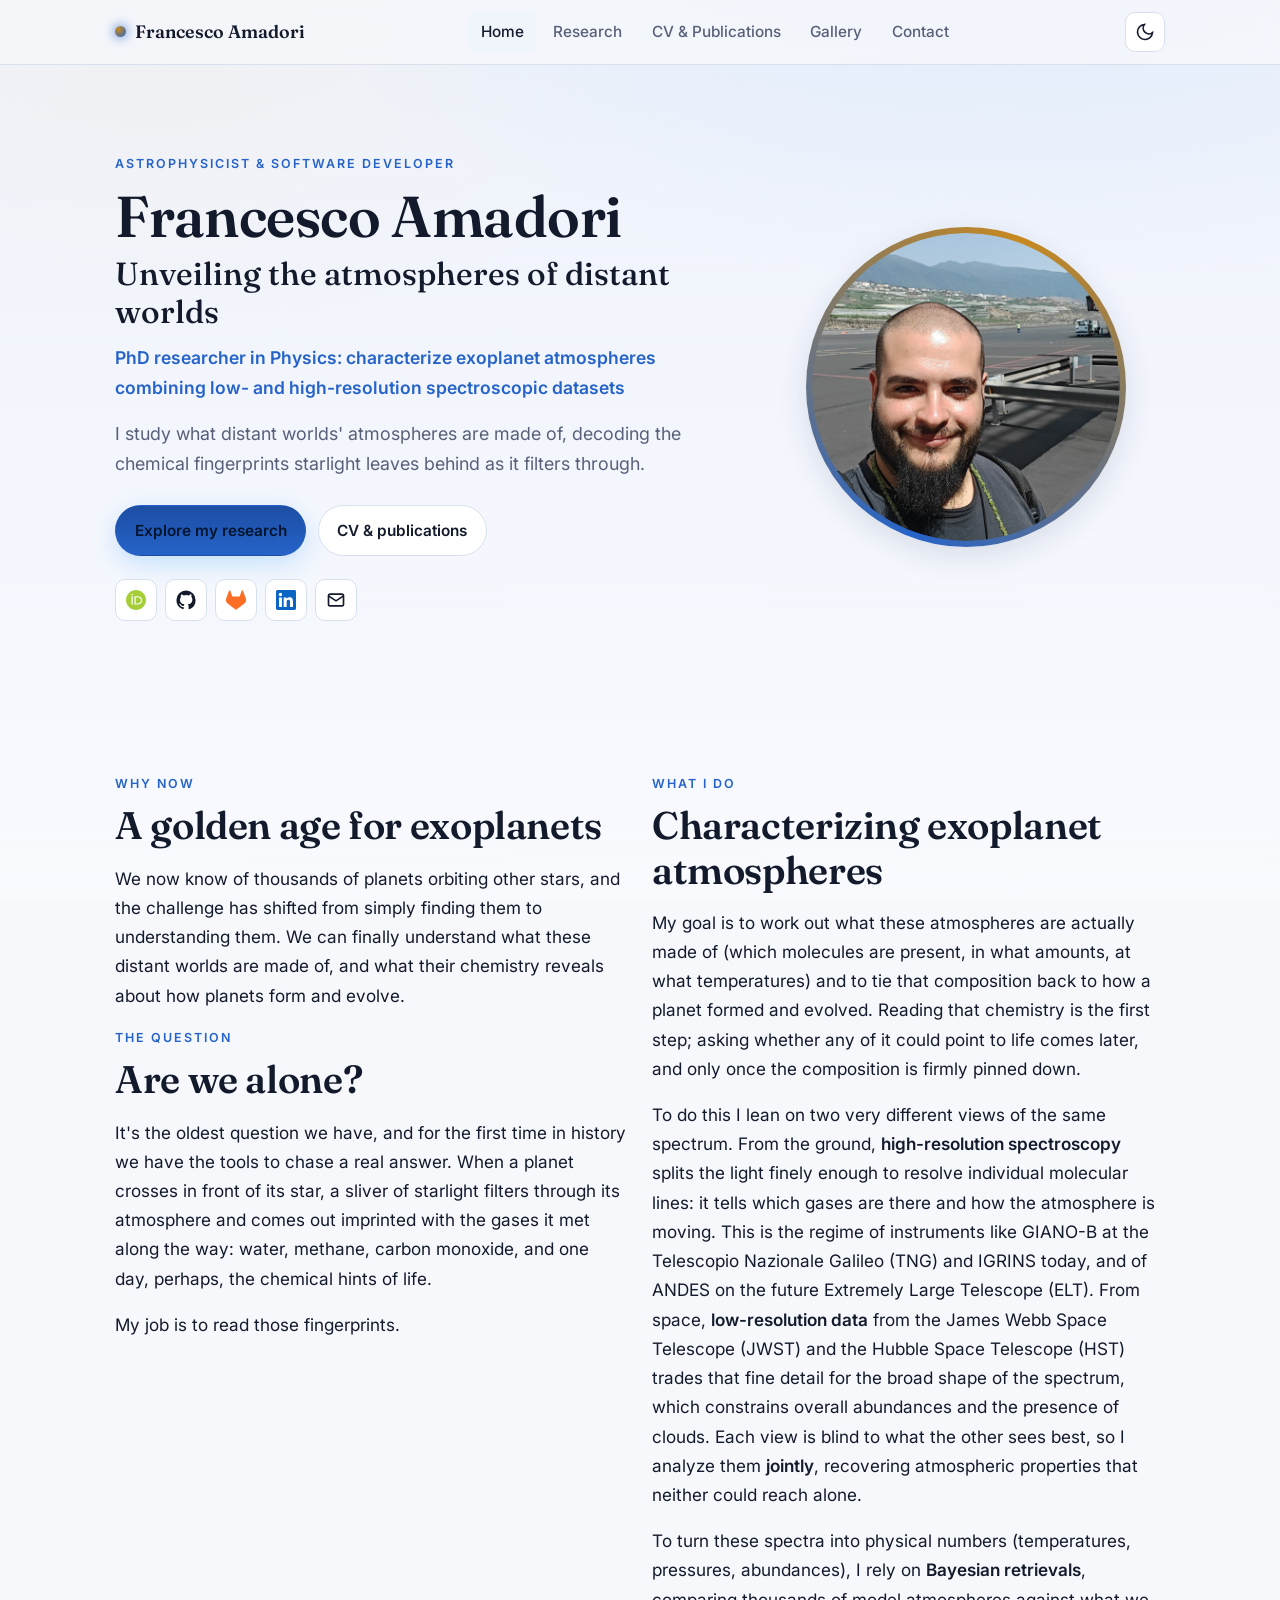
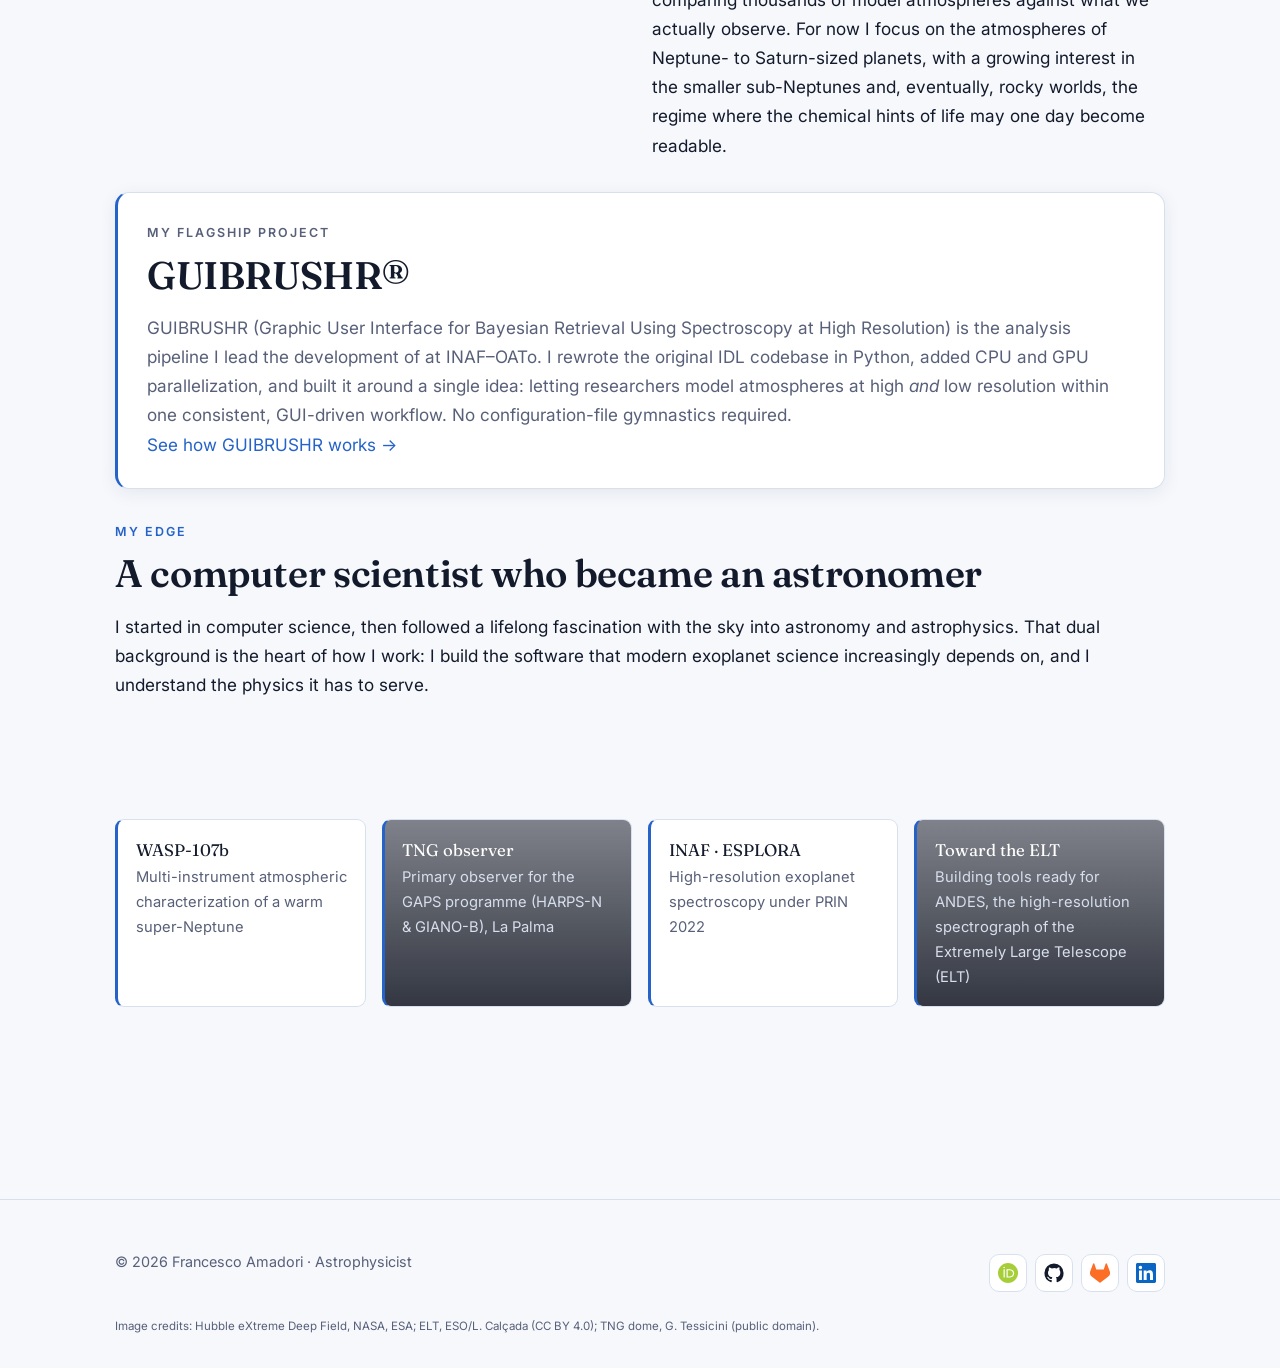
==== index.html @ 899333a4 "First commit" ====
<!DOCTYPE html>
<html lang="en" data-theme="dark">
<head>
<meta charset="utf-8">
<meta name="viewport" content="width=device-width, initial-scale=1">
<title>Francesco Amadori · Astrophysicist · Exoplanet Atmospheres</title>
<meta name="description" content="Francesco Amadori is a PhD researcher in astrophysics characterizing exoplanet atmospheres with high- and low-resolution spectroscopy and Bayesian retrievals, and the developer of GUIBRUSHR.">
<meta name="author" content="Francesco Amadori">
<link rel="canonical" href="https://www.francescoamadoriastronomy.com/">
<meta property="og:type" content="website">
<meta property="og:title" content="Francesco Amadori · Astrophysicist · Exoplanet Atmospheres">
<meta property="og:description" content="PhD researcher in astrophysics: exoplanet atmospheres, high-resolution spectroscopy, Bayesian retrievals, and the GUIBRUSHR pipeline.">
<meta property="og:url" content="https://www.francescoamadoriastronomy.com/">
<meta property="og:image" content="https://www.francescoamadoriastronomy.com/assets/img/Profilo1.jpeg">
<meta name="twitter:card" content="summary_large_image">
<link rel="icon" href="favicon.svg" type="image/svg+xml">
<link rel="preconnect" href="https://fonts.googleapis.com">
<link rel="preconnect" href="https://fonts.gstatic.com" crossorigin>
<link href="https://fonts.googleapis.com/css2?family=Fraunces:opsz,wght@9..144,500;9..144,600;9..144,700&family=Inter:wght@400;500;600;700&display=swap" rel="stylesheet">
<link rel="stylesheet" href="assets/css/styles.css">
<script type="application/ld+json">
{
  "@context": "https://schema.org",
  "@type": "Person",
  "name": "Francesco Amadori",
  "jobTitle": "PhD researcher in Astrophysics",
  "url": "https://www.francescoamadoriastronomy.com/",
  "image": "https://www.francescoamadoriastronomy.com/assets/img/Profilo1.jpeg",
  "affiliation": [
    {"@type": "Organization", "name": "University of Turin"},
    {"@type": "Organization", "name": "INAF – Astrophysical Observatory of Turin (OATo)"}
  ],
  "alumniOf": [
    {"@type": "Organization", "name": "University of Padua"},
    {"@type": "Organization", "name": "University of Bologna"}
  ],
  "knowsAbout": ["Exoplanet atmospheres", "High-resolution spectroscopy", "Bayesian retrieval", "Astrophysics"],
  "sameAs": [
    "https://orcid.org/0000-0003-1316-1033",
    "https://github.com/francescoa97outlook",
    "https://it.linkedin.com/in/francesco-amadori-42a773160"
  ]
}
</script>
</head>
<body>
<a class="skip-link" href="#main">Skip to content</a>

<header class="site-header">
  <div class="container nav">
    <a class="brand" href="index.html"><span class="dot" aria-hidden="true"></span>Francesco&nbsp;Amadori</a>
    <ul class="nav-links" id="nav-links">
      <li><a href="index.html" aria-current="page">Home</a></li>
      <li><a href="research.html">Research</a></li>
      <li><a href="cv.html">CV &amp; Publications</a></li>
      <li><a href="gallery.html">Gallery</a></li>
      <li><a href="contact.html">Contact</a></li>
    </ul>
    <div class="nav-actions">
      <button class="icon-btn theme-toggle" type="button" aria-label="Toggle light/dark theme" aria-pressed="false">
        <svg class="sun" viewBox="0 0 24 24" fill="none" stroke="currentColor" stroke-width="2" aria-hidden="true"><circle cx="12" cy="12" r="4"/><path d="M12 2v2M12 20v2M2 12h2M20 12h2M5 5l1.5 1.5M17.5 17.5L19 19M19 5l-1.5 1.5M6.5 17.5L5 19"/></svg>
        <svg class="moon" viewBox="0 0 24 24" fill="none" stroke="currentColor" stroke-width="2" aria-hidden="true"><path d="M21 12.8A9 9 0 1 1 11.2 3a7 7 0 0 0 9.8 9.8z"/></svg>
      </button>
      <button class="icon-btn nav-toggle" id="nav-toggle" type="button" aria-label="Open menu" aria-expanded="false" aria-controls="nav-links">
        <svg viewBox="0 0 24 24" fill="none" stroke="currentColor" stroke-width="2" aria-hidden="true"><path d="M3 6h18M3 12h18M3 18h18"/></svg>
      </button>
    </div>
  </div>
</header>

<main id="main">

  <!-- Hero -->
  <section class="hero" style="--hero-media:url('assets/img/hero-stars.jpg')">
    <div class="container hero-grid">
      <div>
        <p class="eyebrow">Astrophysicist &amp; software developer</p>
        <h1>Francesco Amadori</h1>
        <p class="tagline">Unveiling the atmospheres of distant worlds</p>
        <p class="role">PhD researcher in Physics: characterize exoplanet atmospheres combining low- and high-resolution spectroscopic datasets</p>
        <p class="hook">I study what distant worlds' atmospheres are made of, decoding the chemical fingerprints starlight leaves behind as it filters through.</p>
        <div class="hero-cta">
          <a class="btn btn-primary" href="research.html">Explore my research</a>
          <a class="btn btn-ghost" href="cv.html">CV &amp; publications</a>
        </div>
        <nav class="socials" aria-label="Profiles">
          <a href="https://orcid.org/0000-0003-1316-1033" target="_blank" rel="noopener" aria-label="ORCID">
            <svg viewBox="0 0 256 256" aria-hidden="true"><path fill="#A6CE39" d="M256 128c0 70.7-57.3 128-128 128S0 198.7 0 128 57.3 0 128 0s128 57.3 128 128z"/><path fill="#fff" d="M86.3 186.2H70.9V79.1h15.4v107.1z"/><path fill="#fff" d="M108.9 79.1h41.6c39.6 0 57 28.3 57 53.6 0 27.5-21.5 53.6-56.8 53.6h-41.8V79.1zm15.4 93.3h24.5c34.9 0 42.9-26.5 42.9-39.7 0-21.5-13.7-39.7-43.7-39.7h-23.7v79.4z"/><path fill="#fff" d="M88.7 56.8c0 5.5-4.5 10.1-10.1 10.1-5.6 0-10.1-4.6-10.1-10.1 0-5.6 4.5-10.1 10.1-10.1 5.6 0 10.1 4.5 10.1 10.1z"/></svg>
          </a>
          <a href="https://github.com/francescoa97outlook" target="_blank" rel="noopener" aria-label="GitHub">
            <svg viewBox="0 0 24 24" fill="currentColor" aria-hidden="true"><path d="M12 .5A11.5 11.5 0 0 0 .5 12 11.5 11.5 0 0 0 8.4 23c.6.1.8-.3.8-.6v-2c-3.2.7-3.9-1.4-3.9-1.4-.5-1.3-1.3-1.7-1.3-1.7-1-.7.1-.7.1-.7 1.2.1 1.8 1.2 1.8 1.2 1 1.8 2.8 1.3 3.5 1 .1-.8.4-1.3.7-1.6-2.6-.3-5.3-1.3-5.3-5.7 0-1.3.5-2.3 1.2-3.1-.1-.3-.5-1.5.1-3.1 0 0 1-.3 3.3 1.2a11.4 11.4 0 0 1 6 0C17.3 4.8 18.3 5.1 18.3 5.1c.6 1.6.2 2.8.1 3.1.8.8 1.2 1.8 1.2 3.1 0 4.4-2.7 5.4-5.3 5.7.4.4.8 1.1.8 2.2v3.3c0 .3.2.7.8.6A11.5 11.5 0 0 0 23.5 12 11.5 11.5 0 0 0 12 .5z"/></svg>
          </a>
          <a href="https://www.ict.inaf.it/gitlab/francesco.amadori" target="_blank" rel="noopener" aria-label="GitLab">
            <svg viewBox="0 0 24 24" fill="#FC6D26" aria-hidden="true"><path d="m23.6004 9.5927-.0337-.0862L20.3.9814a.851.851 0 0 0-.3362-.405.8748.8748 0 0 0-.9997.0539.8748.8748 0 0 0-.29.4399l-2.2055 6.748H7.5375l-2.2057-6.748a.8573.8573 0 0 0-.29-.4412.8748.8748 0 0 0-.9997-.0537.8585.8585 0 0 0-.3362.4049L.4332 9.5015l-.0325.0862a6.0657 6.0657 0 0 0 2.0119 7.0105l.0113.0087.03.0213 4.976 3.7264 2.462 1.8633 1.4995 1.1321a1.0085 1.0085 0 0 0 1.2197 0l1.4995-1.1321 2.462-1.8633 5.006-3.7489.0125-.01a6.0682 6.0682 0 0 0 2.0094-7.003z"/></svg>
          </a>
          <a href="https://it.linkedin.com/in/francesco-amadori-42a773160" target="_blank" rel="noopener" aria-label="LinkedIn">
            <svg viewBox="0 0 24 24" fill="#0A66C2" aria-hidden="true"><path d="M20.4 20.4h-3.6v-5.6c0-1.3 0-3-1.9-3s-2.1 1.4-2.1 2.9v5.7H9.2V9h3.4v1.6h.1c.5-.9 1.7-1.9 3.4-1.9 3.6 0 4.3 2.4 4.3 5.5v6.2zM5.3 7.4a2.1 2.1 0 1 1 0-4.2 2.1 2.1 0 0 1 0 4.2zM7.1 20.4H3.6V9h3.5v11.4zM22.2 0H1.8C.8 0 0 .8 0 1.7v20.6c0 .9.8 1.7 1.8 1.7h20.4c1 0 1.8-.8 1.8-1.7V1.7C24 .8 23.2 0 22.2 0z"/></svg>
          </a>
          <a href="mailto:francesco.amadori.97.astro@gmail.com" aria-label="Email">
            <svg viewBox="0 0 24 24" fill="none" stroke="currentColor" stroke-width="2" aria-hidden="true"><rect x="3" y="5" width="18" height="14" rx="2"/><path d="m3 7 9 6 9-6"/></svg>
          </a>
        </nav>
      </div>
      <div class="portrait">
        <img src="assets/img/Profilo1.jpeg" alt="Portrait of Francesco Amadori" width="320" height="320">
      </div>
    </div>
  </section>

  <!-- Narrative -->
  <section class="section">
    <div class="container">
      <div class="grid grid-2">
        <article class="prose reveal">
          <p class="eyebrow">Why now</p>
          <h2 class="section-title">A golden age for exoplanets</h2>
          <p class="mt-2">We now know of thousands of planets orbiting other stars, and the challenge has shifted from simply finding them to understanding them. We can finally understand what these distant worlds are made of, and what their chemistry reveals about how planets form and evolve.</p>
          <p class="eyebrow mt-4">The question</p>
          <h2 class="section-title">Are we alone?</h2>
          <p class="mt-2">It's the oldest question we have, and for the first time in history we have the tools to chase a real answer. When a planet crosses in front of its star, a sliver of starlight filters through its atmosphere and comes out imprinted with the gases it met along the way: water, methane, carbon monoxide, and one day, perhaps, the chemical hints of life.</p>
          <p>My job is to read those fingerprints.</p>
        </article>
        <article class="prose reveal">
          <p class="eyebrow">What I do</p>
          <h2 class="section-title">Characterizing exoplanet atmospheres</h2>
          <p class="mt-2">My goal is to work out what these atmospheres are actually made of (which molecules are present, in what amounts, at what temperatures) and to tie that composition back to how a planet formed and evolved. Reading that chemistry is the first step; asking whether any of it could point to life comes later, and only once the composition is firmly pinned down.</p>
          <p>To do this I lean on two very different views of the same spectrum. From the ground, <strong>high-resolution spectroscopy</strong> splits the light finely enough to resolve individual molecular lines: it tells which gases are there and how the atmosphere is moving. This is the regime of instruments like GIANO-B at the Telescopio Nazionale Galileo (TNG) and IGRINS today, and of ANDES on the future Extremely Large Telescope (ELT). From space, <strong>low-resolution data</strong> from the James Webb Space Telescope (JWST) and the Hubble Space Telescope (HST) trades that fine detail for the broad shape of the spectrum, which constrains overall abundances and the presence of clouds. Each view is blind to what the other sees best, so I analyze them <strong>jointly</strong>, recovering atmospheric properties that neither could reach alone.</p>
          <p>To turn these spectra into physical numbers (temperatures, pressures, abundances), I rely on <strong>Bayesian retrievals</strong>, comparing thousands of model atmospheres against what we actually observe. For now I focus on the atmospheres of Neptune- to Saturn-sized planets, with a growing interest in the smaller sub-Neptunes and, eventually, rocky worlds, the regime where the chemical hints of life may one day become readable.</p>
        </article>
      </div>

      <div class="card reveal mt-4" style="border-left:3px solid var(--accent);">
        <p class="eyebrow">My flagship project</p>
        <h2 class="section-title">GUIBRUSHR&reg;</h2>
        <p class="mt-2 prose">GUIBRUSHR (Graphic User Interface for Bayesian Retrieval Using Spectroscopy at High Resolution) is the analysis pipeline I lead the development of at INAF–OATo. I rewrote the original IDL codebase in Python, added CPU and GPU parallelization, and built it around a single idea: letting researchers model atmospheres at high <em>and</em> low resolution within one consistent, GUI-driven workflow. No configuration-file gymnastics required.</p>
        <p><a href="research.html">See how GUIBRUSHR works →</a></p>
      </div>

      <article class="prose reveal mt-4">
        <p class="eyebrow">My edge</p>
        <h2 class="section-title">A computer scientist who became an astronomer</h2>
        <p class="mt-2">I started in computer science, then followed a lifelong fascination with the sky into astronomy and astrophysics. That dual background is the heart of how I work: I build the software that modern exoplanet science increasingly depends on, and I understand the physics it has to serve.</p>
      </article>
    </div>
  </section>

  <!-- Highlights -->
  <section class="section" style="padding-top:0;">
    <div class="container">
      <div class="highlights">
        <div class="highlight reveal"><div class="k">WASP-107b</div><div class="v">Multi-instrument atmospheric characterization of a warm super-Neptune</div></div>
        <div class="highlight reveal media-bg" style="--media:url('assets/img/tng-dome.jpg')"><div class="k">TNG observer</div><div class="v">Primary observer for the GAPS programme (HARPS-N &amp; GIANO-B), La Palma</div></div>
        <div class="highlight reveal"><div class="k">INAF · ESPLORA</div><div class="v">High-resolution exoplanet spectroscopy under PRIN 2022</div></div>
        <div class="highlight reveal media-bg" style="--media:url('assets/img/elt.jpg')"><div class="k">Toward the ELT</div><div class="v">Building tools ready for ANDES, the high-resolution spectrograph of the Extremely Large Telescope (ELT)</div></div>
      </div>
    </div>
  </section>

</main>

<footer class="site-footer">
  <div class="container footer-inner">
    <small>&copy; <span id="year">2026</span> Francesco Amadori · Astrophysicist</small>
    <nav class="socials" aria-label="Profiles">
      <a href="https://orcid.org/0000-0003-1316-1033" target="_blank" rel="noopener" aria-label="ORCID"><svg viewBox="0 0 256 256" aria-hidden="true"><path fill="#A6CE39" d="M256 128c0 70.7-57.3 128-128 128S0 198.7 0 128 57.3 0 128 0s128 57.3 128 128z"/><path fill="#fff" d="M86.3 186.2H70.9V79.1h15.4v107.1z"/><path fill="#fff" d="M108.9 79.1h41.6c39.6 0 57 28.3 57 53.6 0 27.5-21.5 53.6-56.8 53.6h-41.8V79.1zm15.4 93.3h24.5c34.9 0 42.9-26.5 42.9-39.7 0-21.5-13.7-39.7-43.7-39.7h-23.7v79.4z"/><path fill="#fff" d="M88.7 56.8c0 5.5-4.5 10.1-10.1 10.1-5.6 0-10.1-4.6-10.1-10.1 0-5.6 4.5-10.1 10.1-10.1 5.6 0 10.1 4.5 10.1 10.1z"/></svg></a>
      <a href="https://github.com/francescoa97outlook" target="_blank" rel="noopener" aria-label="GitHub"><svg viewBox="0 0 24 24" fill="currentColor" aria-hidden="true"><path d="M12 .5A11.5 11.5 0 0 0 .5 12 11.5 11.5 0 0 0 8.4 23c.6.1.8-.3.8-.6v-2c-3.2.7-3.9-1.4-3.9-1.4-.5-1.3-1.3-1.7-1.3-1.7-1-.7.1-.7.1-.7 1.2.1 1.8 1.2 1.8 1.2 1 1.8 2.8 1.3 3.5 1 .1-.8.4-1.3.7-1.6-2.6-.3-5.3-1.3-5.3-5.7 0-1.3.5-2.3 1.2-3.1-.1-.3-.5-1.5.1-3.1 0 0 1-.3 3.3 1.2a11.4 11.4 0 0 1 6 0C17.3 4.8 18.3 5.1 18.3 5.1c.6 1.6.2 2.8.1 3.1.8.8 1.2 1.8 1.2 3.1 0 4.4-2.7 5.4-5.3 5.7.4.4.8 1.1.8 2.2v3.3c0 .3.2.7.8.6A11.5 11.5 0 0 0 23.5 12 11.5 11.5 0 0 0 12 .5z"/></svg></a>
      <a href="https://www.ict.inaf.it/gitlab/francesco.amadori" target="_blank" rel="noopener" aria-label="GitLab"><svg viewBox="0 0 24 24" fill="#FC6D26" aria-hidden="true"><path d="m23.6004 9.5927-.0337-.0862L20.3.9814a.851.851 0 0 0-.3362-.405.8748.8748 0 0 0-.9997.0539.8748.8748 0 0 0-.29.4399l-2.2055 6.748H7.5375l-2.2057-6.748a.8573.8573 0 0 0-.29-.4412.8748.8748 0 0 0-.9997-.0537.8585.8585 0 0 0-.3362.4049L.4332 9.5015l-.0325.0862a6.0657 6.0657 0 0 0 2.0119 7.0105l.0113.0087.03.0213 4.976 3.7264 2.462 1.8633 1.4995 1.1321a1.0085 1.0085 0 0 0 1.2197 0l1.4995-1.1321 2.462-1.8633 5.006-3.7489.0125-.01a6.0682 6.0682 0 0 0 2.0094-7.003z"/></svg></a>
      <a href="https://it.linkedin.com/in/francesco-amadori-42a773160" target="_blank" rel="noopener" aria-label="LinkedIn"><svg viewBox="0 0 24 24" fill="#0A66C2" aria-hidden="true"><path d="M20.4 20.4h-3.6v-5.6c0-1.3 0-3-1.9-3s-2.1 1.4-2.1 2.9v5.7H9.2V9h3.4v1.6h.1c.5-.9 1.7-1.9 3.4-1.9 3.6 0 4.3 2.4 4.3 5.5v6.2zM5.3 7.4a2.1 2.1 0 1 1 0-4.2 2.1 2.1 0 0 1 0 4.2zM7.1 20.4H3.6V9h3.5v11.4zM22.2 0H1.8C.8 0 0 .8 0 1.7v20.6c0 .9.8 1.7 1.8 1.7h20.4c1 0 1.8-.8 1.8-1.7V1.7C24 .8 23.2 0 22.2 0z"/></svg></a>
    </nav>
    <small class="credits-line">Image credits: Hubble eXtreme Deep Field, NASA, ESA; ELT, ESO/L. Calçada (CC BY 4.0); TNG dome, G. Tessicini (public domain).</small>
  </div>
</footer>

<script src="assets/js/main.js" defer></script>
</body>
</html>
---- assets/css/styles.css ----
/* =========================================================================
   Francesco Amadori — personal research site
   Single stylesheet. Design tokens + base + components. Mobile-first.
   Dark "deep space" theme by default; optional light theme via [data-theme].
   ========================================================================= */

/* ---------- Design tokens ---------- */
:root {
  /* Dark (default) */
  --bg: #0b1020;
  --bg-grad-1: #0d1226;
  --bg-grad-2: #090d1a;
  --surface: #141a2e;
  --surface-2: #1b2238;
  --border: #283150;
  --text: #e6e9f2;
  --muted: #9aa3b8;
  --accent: #5eb1ff;        /* stellar blue */
  --accent-strong: #8cc6ff;
  --accent-2: #ffd27d;      /* warm starlight */
  --danger: #ff8a8a;
  --ring: rgba(94, 177, 255, 0.55);

  /* Type */
  --font-head: "Fraunces", Georgia, "Times New Roman", serif;
  --font-body: "Inter", system-ui, -apple-system, "Segoe UI", Roboto, sans-serif;

  /* Spacing / sizing */
  --maxw: 1120px;
  --prose: 70ch;
  --radius: 14px;
  --radius-sm: 9px;
  --shadow: 0 10px 30px rgba(0, 0, 0, 0.35);
  --shadow-soft: 0 4px 18px rgba(0, 0, 0, 0.25);
  --gutter: clamp(1.1rem, 4vw, 2.2rem);
  --section-y: clamp(3rem, 8vw, 6rem);

  color-scheme: dark;
}

[data-theme="light"] {
  --bg: #f6f8fc;
  --bg-grad-1: #eef2fb;
  --bg-grad-2: #f8fafe;
  --surface: #ffffff;
  --surface-2: #f0f4fb;
  --border: #d8e0ee;
  --text: #131a2b;
  --muted: #586079;
  --accent: #2563c9;
  --accent-strong: #1d4ea3;
  --accent-2: #c7891f;
  --danger: #c0392b;
  --ring: rgba(37, 99, 201, 0.45);
  --shadow: 0 10px 30px rgba(28, 40, 80, 0.12);
  --shadow-soft: 0 4px 18px rgba(28, 40, 80, 0.08);
  color-scheme: light;
}

/* ---------- Reset / base ---------- */
*, *::before, *::after { box-sizing: border-box; }
* { margin: 0; }

html { scroll-behavior: smooth; -webkit-text-size-adjust: 100%; }
@media (prefers-reduced-motion: reduce) {
  html { scroll-behavior: auto; }
  *, *::before, *::after {
    animation-duration: 0.001ms !important;
    animation-iteration-count: 1 !important;
    transition-duration: 0.001ms !important;
  }
}

body {
  font-family: var(--font-body);
  color: var(--text);
  background: var(--bg);
  line-height: 1.7;
  font-size: clamp(1rem, 0.96rem + 0.2vw, 1.075rem);
  -webkit-font-smoothing: antialiased;
  text-rendering: optimizeLegibility;
  min-height: 100vh;
  overflow-x: hidden;
}

/* Subtle star-field backdrop (cheap, no canvas) */
body::before {
  content: "";
  position: fixed;
  inset: 0;
  z-index: -2;
  background:
    radial-gradient(1200px 600px at 78% -8%, rgba(94,177,255,0.10), transparent 60%),
    radial-gradient(900px 500px at 12% 8%, rgba(255,210,125,0.06), transparent 55%),
    linear-gradient(180deg, var(--bg-grad-1), var(--bg-grad-2));
}
body::after {
  content: "";
  position: fixed;
  inset: 0;
  z-index: -1;
  pointer-events: none;
  opacity: 0.5;
  background-image:
    radial-gradient(1.4px 1.4px at 20% 30%, rgba(255,255,255,0.55), transparent),
    radial-gradient(1.2px 1.2px at 70% 20%, rgba(255,255,255,0.40), transparent),
    radial-gradient(1.6px 1.6px at 40% 70%, rgba(255,255,255,0.35), transparent),
    radial-gradient(1.1px 1.1px at 85% 60%, rgba(255,255,255,0.45), transparent),
    radial-gradient(1.3px 1.3px at 55% 45%, rgba(255,255,255,0.30), transparent),
    radial-gradient(1.2px 1.2px at 10% 80%, rgba(255,255,255,0.35), transparent);
  background-repeat: no-repeat;
}
[data-theme="light"] body::after { opacity: 0; }

img, video { max-width: 100%; height: auto; display: block; }

a { color: var(--accent); text-decoration: none; transition: color 0.18s ease; }
a:hover { color: var(--accent-2); }

h1, h2, h3, h4 { font-family: var(--font-head); font-weight: 600; line-height: 1.15; letter-spacing: -0.01em; }
h1 { font-size: clamp(2.1rem, 1.4rem + 3.4vw, 3.6rem); }
h2 { font-size: clamp(1.6rem, 1.2rem + 1.8vw, 2.4rem); }
h3 { font-size: clamp(1.2rem, 1.05rem + 0.8vw, 1.5rem); }
p { color: var(--text); }
strong { color: var(--text); font-weight: 600; }

/* ---------- Accessibility helpers ---------- */
:focus-visible {
  outline: 3px solid var(--ring);
  outline-offset: 2px;
  border-radius: 4px;
}
.skip-link {
  position: absolute;
  left: 50%;
  transform: translateX(-50%) translateY(-130%);
  top: 0.5rem;
  background: var(--accent);
  color: #001022;
  padding: 0.55rem 1rem;
  border-radius: 8px;
  font-weight: 600;
  z-index: 1000;
  transition: transform 0.18s ease;
}
.skip-link:focus { transform: translateX(-50%) translateY(0); color: #001022; }
.visually-hidden {
  position: absolute !important;
  width: 1px; height: 1px;
  padding: 0; margin: -1px;
  overflow: hidden; clip: rect(0 0 0 0);
  white-space: nowrap; border: 0;
}

/* ---------- Layout ---------- */
.container { width: 100%; max-width: var(--maxw); margin-inline: auto; padding-inline: var(--gutter); }
.section { padding-block: var(--section-y); }
.prose { max-width: none; }
.prose p + p { margin-top: 1.05rem; }

.eyebrow {
  font-family: var(--font-body);
  text-transform: uppercase;
  letter-spacing: 0.16em;
  font-size: 0.78rem;
  font-weight: 600;
  color: var(--accent);
  margin-bottom: 0.6rem;
}
.section-title { margin-bottom: 0.4rem; }
.section-lead { color: var(--muted); margin-top: 0.5rem; }

/* ---------- Header / nav ---------- */
.site-header {
  position: sticky;
  top: 0;
  z-index: 100;
  backdrop-filter: blur(10px);
  background: color-mix(in oklab, var(--bg) 78%, transparent);
  border-bottom: 1px solid var(--border);
}
.nav {
  display: flex;
  align-items: center;
  justify-content: space-between;
  gap: 1rem;
  min-height: 64px;
}
.brand {
  font-family: var(--font-head);
  font-weight: 600;
  font-size: 1.12rem;
  color: var(--text);
  display: inline-flex;
  align-items: center;
  gap: 0.55rem;
}
.brand:hover { color: var(--text); }
.brand .dot {
  width: 11px; height: 11px; border-radius: 50%;
  background: radial-gradient(circle at 30% 30%, var(--accent-2), var(--accent));
  box-shadow: 0 0 12px var(--accent);
  flex: none;
}
.nav-links { display: flex; align-items: center; gap: 0.25rem; list-style: none; padding: 0; }
.nav-links a {
  color: var(--muted);
  font-weight: 500;
  font-size: 0.96rem;
  padding: 0.5rem 0.8rem;
  border-radius: 8px;
  display: inline-block;
}
.nav-links a:hover { color: var(--text); background: var(--surface); }
.nav-links a[aria-current="page"] { color: var(--text); background: var(--surface-2); }
.nav-actions { display: flex; align-items: center; gap: 0.4rem; }

.icon-btn {
  display: inline-grid;
  place-items: center;
  width: 40px; height: 40px;
  border-radius: 10px;
  border: 1px solid var(--border);
  background: var(--surface);
  color: var(--text);
  cursor: pointer;
  transition: background 0.18s ease, border-color 0.18s ease;
}
.icon-btn:hover { background: var(--surface-2); border-color: var(--accent); }
.icon-btn svg { width: 20px; height: 20px; }
.theme-toggle .moon { display: none; }
[data-theme="light"] .theme-toggle .sun { display: none; }
[data-theme="light"] .theme-toggle .moon { display: block; }

.nav-toggle { display: none; }

@media (max-width: 820px) {
  .nav-toggle { display: inline-grid; }
  .nav-links {
    position: absolute;
    inset: 64px 0 auto 0;
    flex-direction: column;
    align-items: stretch;
    gap: 0.15rem;
    background: var(--surface);
    border-bottom: 1px solid var(--border);
    padding: 0.6rem var(--gutter) 1rem;
    box-shadow: var(--shadow);
    transform: translateY(-12px);
    opacity: 0;
    pointer-events: none;
    transition: opacity 0.2s ease, transform 0.2s ease;
  }
  .nav-links.open { transform: translateY(0); opacity: 1; pointer-events: auto; }
  .nav-links a { padding: 0.75rem 0.8rem; font-size: 1.02rem; }
}

/* ---------- Buttons ---------- */
.btn {
  display: inline-flex;
  align-items: center;
  gap: 0.5rem;
  font-weight: 600;
  font-size: 0.96rem;
  padding: 0.72rem 1.15rem;
  border-radius: 999px;
  border: 1px solid transparent;
  cursor: pointer;
  transition: transform 0.15s ease, box-shadow 0.2s ease, background 0.2s ease, border-color 0.2s ease;
}
.btn:active { transform: translateY(1px); }
.btn-primary {
  background: linear-gradient(180deg, var(--accent-strong), var(--accent));
  color: #03152e;
  box-shadow: 0 8px 24px rgba(94, 177, 255, 0.30);
}
.btn-primary:hover { color: #03152e; box-shadow: 0 10px 30px rgba(94, 177, 255, 0.45); }
.btn-ghost {
  background: var(--surface);
  border-color: var(--border);
  color: var(--text);
}
.btn-ghost:hover { border-color: var(--accent); color: var(--text); }

/* ---------- Hero ---------- */
.hero { padding-block: clamp(3rem, 7vw, 5.5rem) clamp(2rem, 5vw, 3.5rem); }
.hero-grid {
  display: grid;
  grid-template-columns: 1.5fr 1fr;
  gap: clamp(1.5rem, 5vw, 3.5rem);
  align-items: center;
}
.hero h1 { margin-bottom: 0.3rem; }
.hero .tagline { font-family: var(--font-head); font-weight: 500; font-size: clamp(1.35rem, 0.9rem + 1.7vw, 2rem); line-height: 1.2; color: var(--text); margin-bottom: 0.7rem; }
.hero .role { color: var(--accent); font-weight: 600; font-size: 1.1rem; }
.hero .hook { color: var(--muted); font-size: 1.12rem; margin-top: 1rem; }
.hero-cta { display: flex; flex-wrap: wrap; gap: 0.75rem; margin-top: 1.6rem; }

.portrait {
  position: relative;
  justify-self: center;
  width: min(320px, 80vw);
  aspect-ratio: 1;
  border-radius: 50%;
  padding: 6px;
  background: conic-gradient(from 200deg, var(--accent), var(--accent-2), var(--accent));
  box-shadow: var(--shadow);
}
.portrait img { width: 100%; height: 100%; object-fit: cover; border-radius: 50%; }

.socials { display: flex; gap: 0.5rem; margin-top: 1.4rem; flex-wrap: wrap; }
.socials a {
  display: inline-grid; place-items: center;
  width: 42px; height: 42px;
  border-radius: 10px;
  border: 1px solid var(--border);
  background: var(--surface);
  color: var(--text);
}
.socials a:hover { border-color: var(--accent); color: var(--accent); transform: translateY(-2px); }
.socials svg { width: 20px; height: 20px; }

@media (max-width: 760px) {
  .hero-grid { grid-template-columns: 1fr; text-align: center; }
  .hero .hook { margin-inline: auto; }
  .hero-cta, .socials { justify-content: center; }
  .portrait { order: -1; }
}

/* ---------- Cards / grids ---------- */
.card {
  background: var(--surface);
  border: 1px solid var(--border);
  border-radius: var(--radius);
  padding: clamp(1.2rem, 3vw, 1.8rem);
  box-shadow: var(--shadow-soft);
}
.card h3 { margin-bottom: 0.5rem; }
.card p { color: var(--muted); }

.grid { display: grid; gap: clamp(1rem, 2.5vw, 1.5rem); }
.grid-2 { grid-template-columns: repeat(2, 1fr); }
.grid-3 { grid-template-columns: repeat(3, 1fr); }
@media (max-width: 860px) { .grid-3 { grid-template-columns: 1fr; } .grid-2 { grid-template-columns: 1fr; } }

/* Highlights strip */
.highlights {
  display: grid;
  grid-template-columns: repeat(auto-fit, minmax(200px, 1fr));
  gap: 1rem;
  margin-top: 1.5rem;
}
.highlight {
  background: var(--surface);
  border: 1px solid var(--border);
  border-left: 3px solid var(--accent);
  border-radius: var(--radius-sm);
  padding: 1rem 1.1rem;
}
.highlight .k { font-family: var(--font-head); font-size: 1.05rem; color: var(--text); }
.highlight .v { color: var(--muted); font-size: 0.92rem; }

/* ---------- Imagery: photo backgrounds ---------- */
/* faint starfield behind the home hero (works in both themes) */
.hero { position: relative; isolation: isolate; }
.hero::before {
  content: ""; position: absolute; inset: 0; z-index: -1; pointer-events: none;
  background: var(--hero-media, none) center/cover no-repeat;
  opacity: 0.20;
  -webkit-mask-image: linear-gradient(180deg, #000 45%, transparent 96%);
          mask-image: linear-gradient(180deg, #000 45%, transparent 96%);
}
[data-theme="light"] .hero::before { opacity: 0.10; }

/* dark photo tile: an image background with a fixed dark overlay + light text,
   so it reads as an intentional photo card in both light and dark themes */
.media-bg {
  position: relative; overflow: hidden;
  background:
    linear-gradient(180deg, rgba(8,12,24,0.50), rgba(8,12,24,0.82)),
    var(--media) center/cover no-repeat;
  color: #eef2fb;
}
.media-bg h2, .media-bg h3, .media-bg .k { color: #ffffff; }
.media-bg p, .media-bg .v, .media-bg li, .media-bg .text-muted, .media-bg .section-lead { color: #d7deec; }
.media-bg a { color: var(--accent-strong); }
.media-bg .badge { background: rgba(255,255,255,0.16); color: #fff; }

/* full-width image band (e.g. Observations) */
.band {
  position: relative; border-radius: var(--radius); border: 1px solid var(--border);
  padding: clamp(1.4rem, 4vw, 2.4rem); overflow: hidden;
  background:
    linear-gradient(180deg, rgba(8,12,24,0.55), rgba(8,12,24,0.84)),
    var(--media) center/cover no-repeat;
  color: #eef2fb;
}
.band h2 { color: #ffffff; }
.band p, .band .prose p { color: #d7deec; }
.band strong { color: #ffffff; }
.band a { color: var(--accent-strong); }
.media-credit { display: block; margin-top: 0.7rem; font-size: 0.72rem; color: rgba(231,238,250,0.7); }
.credits-line { width: 100%; margin-top: 0.6rem; font-size: 0.72rem; color: var(--muted); line-height: 1.55; }

/* Feature block (icon + text) */
.feature { display: flex; gap: 0.9rem; align-items: flex-start; }
.feature .ic {
  flex: none; width: 44px; height: 44px; border-radius: 11px;
  display: grid; place-items: center;
  background: color-mix(in oklab, var(--accent) 18%, var(--surface));
  color: var(--accent); border: 1px solid var(--border);
}
.feature .ic svg { width: 22px; height: 22px; }
.feature h3 { font-size: 1.15rem; }
.feature p { color: var(--muted); margin-top: 0.25rem; }

/* ---------- Tags / chips ---------- */
.tags { display: flex; flex-wrap: wrap; gap: 0.45rem; margin-top: 0.6rem; }
.tag {
  font-size: 0.82rem;
  font-weight: 500;
  padding: 0.3rem 0.7rem;
  border-radius: 999px;
  background: var(--surface-2);
  border: 1px solid var(--border);
  color: var(--muted);
}
.tag.accent { color: var(--accent); border-color: color-mix(in oklab, var(--accent) 40%, var(--border)); }

/* ---------- Page header band ---------- */
.page-hero { padding-block: clamp(2.5rem, 6vw, 4.5rem) clamp(1.5rem, 4vw, 2.5rem); }
.page-hero h1 { margin-bottom: 0.6rem; }
.page-hero p { color: var(--muted); }

/* ---------- CV: in-page nav + timeline + lists ---------- */
.subnav {
  position: sticky; top: 64px; z-index: 50;
  display: flex; flex-wrap: wrap; gap: 0.3rem;
  padding: 0.6rem 0;
  background: color-mix(in oklab, var(--bg) 82%, transparent);
  backdrop-filter: blur(8px);
  border-bottom: 1px solid var(--border);
}
.subnav a {
  font-size: 0.88rem; font-weight: 500; color: var(--muted);
  padding: 0.35rem 0.7rem; border-radius: 8px;
}
.subnav a:hover { color: var(--text); background: var(--surface); }

.cv-section { padding-block: clamp(2rem, 5vw, 3rem); border-top: 1px solid var(--border); }
.cv-section:first-of-type { border-top: 0; }
.cv-section > h2 { margin-bottom: 1.3rem; }

.timeline { display: grid; gap: 1.1rem; }
.entry {
  display: grid;
  grid-template-columns: 190px 1fr;
  gap: 1.2rem;
  padding: 1.1rem 1.2rem;
  background: var(--surface);
  border: 1px solid var(--border);
  border-radius: var(--radius);
}
.entry .when { color: var(--accent); font-weight: 600; font-size: 0.9rem; }
.entry .where { color: var(--muted); font-size: 0.88rem; margin-top: 0.2rem; }
.entry h3 { font-size: 1.18rem; }
.entry .org { color: var(--muted); font-weight: 500; margin-top: 0.15rem; }
.entry p { color: var(--muted); margin-top: 0.5rem; font-size: 0.97rem; }
.entry ul { color: var(--muted); margin-top: 0.5rem; padding-left: 1.1rem; font-size: 0.95rem; }
.entry ul li { margin-top: 0.25rem; }
.entry .grade { display: inline-block; margin-top: 0.4rem; font-size: 0.85rem; color: var(--accent-2); font-weight: 600; }
@media (max-width: 680px) { .entry { grid-template-columns: 1fr; gap: 0.5rem; } }

/* Contribution badges */
.badge {
  display: inline-block;
  font-size: 0.72rem; font-weight: 700; letter-spacing: 0.04em;
  text-transform: uppercase;
  padding: 0.18rem 0.55rem; border-radius: 999px; margin-left: 0.4rem;
  vertical-align: middle;
}
.badge.talk { background: color-mix(in oklab, var(--accent) 22%, var(--surface)); color: var(--accent-strong); }
.badge.poster { background: color-mix(in oklab, var(--accent-2) 24%, var(--surface)); color: var(--accent-2); }
.badge.attend { background: var(--surface-2); color: var(--muted); }

/* Skills bars */
.skills-grid { display: grid; grid-template-columns: repeat(auto-fit, minmax(240px, 1fr)); gap: 0.8rem 1.6rem; }
.skill { display: grid; gap: 0.3rem; }
.skill .row { display: flex; justify-content: space-between; font-size: 0.92rem; }
.skill .row .lvl { color: var(--muted); }
.bar { height: 8px; border-radius: 999px; background: var(--surface-2); overflow: hidden; border: 1px solid var(--border); }
.bar > span { display: block; height: 100%; border-radius: 999px; background: linear-gradient(90deg, var(--accent), var(--accent-2)); }

/* ---------- Publications ---------- */
.pub-group { margin-top: 1.5rem; }
.pub-group h3 { color: var(--muted); font-family: var(--font-body); text-transform: uppercase; letter-spacing: 0.1em; font-size: 0.82rem; font-weight: 700; margin-bottom: 0.8rem; }
.pub-list { display: grid; gap: 0.8rem; list-style: none; padding: 0; }
.pub {
  background: var(--surface);
  border: 1px solid var(--border);
  border-radius: var(--radius);
  padding: 1.05rem 1.2rem;
  border-left: 3px solid var(--border);
}
.pub.first { border-left-color: var(--accent-2); }
.pub .pub-title { font-family: var(--font-head); font-size: 1.08rem; color: var(--text); display: block; }
.pub .pub-authors { color: var(--muted); font-size: 0.92rem; margin-top: 0.3rem; }
.pub .pub-authors .me { color: var(--text); font-weight: 700; }
.pub .pub-meta { display: flex; flex-wrap: wrap; gap: 0.5rem 0.9rem; align-items: center; margin-top: 0.55rem; font-size: 0.88rem; }
.pub .venue { color: var(--accent); font-weight: 600; }
.pub .role-pill {
  font-size: 0.72rem; font-weight: 700; text-transform: uppercase; letter-spacing: 0.04em;
  padding: 0.15rem 0.5rem; border-radius: 999px;
  background: var(--surface-2); color: var(--muted); border: 1px solid var(--border);
}
.pub .role-pill.first { background: color-mix(in oklab, var(--accent-2) 22%, var(--surface)); color: var(--accent-2); }
.pub .doi { color: var(--muted); }

/* ---------- Gallery ---------- */
.gallery-cat { margin-top: clamp(1.8rem, 4vw, 2.6rem); }
.gallery-cat h2 { font-size: 1.4rem; margin-bottom: 0.9rem; }
.masonry { columns: 3 240px; column-gap: 0.9rem; }
.masonry .shot { break-inside: avoid; margin-bottom: 0.9rem; }
.shot button {
  display: block; width: 100%; padding: 0; border: 1px solid var(--border);
  background: var(--surface); border-radius: var(--radius-sm); overflow: hidden;
  cursor: zoom-in; transition: transform 0.2s ease, border-color 0.2s ease, box-shadow 0.2s ease;
}
.shot button:hover { transform: translateY(-3px); border-color: var(--accent); box-shadow: var(--shadow-soft); }
.shot img, .shot video { width: 100%; display: block; background: var(--surface-2); }

/* Lightbox */
.lightbox {
  position: fixed; inset: 0; z-index: 1000;
  display: none;
  place-items: center;
  background: rgba(4, 7, 16, 0.92);
  padding: clamp(1rem, 4vw, 3rem);
}
.lightbox.open { display: grid; }
.lightbox figure { margin: 0; max-width: min(1100px, 96vw); max-height: 92vh; display: grid; gap: 0.6rem; }
.lightbox img, .lightbox video { max-width: 100%; max-height: 84vh; object-fit: contain; border-radius: 8px; margin-inline: auto; }
.lightbox figcaption { color: var(--muted); text-align: center; font-size: 0.92rem; }
.lb-close, .lb-prev, .lb-next {
  position: fixed; z-index: 1001;
  width: 48px; height: 48px; border-radius: 50%;
  border: 1px solid rgba(255,255,255,0.2);
  background: rgba(20, 26, 46, 0.8); color: #fff;
  display: grid; place-items: center; cursor: pointer;
}
.lb-close { top: 1rem; right: 1rem; }
.lb-prev { left: 1rem; top: 50%; transform: translateY(-50%); }
.lb-next { right: 1rem; top: 50%; transform: translateY(-50%); }
.lb-close:hover, .lb-prev:hover, .lb-next:hover { border-color: var(--accent); color: var(--accent); }
.lb-close svg, .lb-prev svg, .lb-next svg { width: 24px; height: 24px; }

/* ---------- Contact ---------- */
.contact-grid { display: grid; grid-template-columns: 1fr; gap: 0.8rem; }
.contact-card {
  display: flex; gap: 0.9rem; align-items: center;
  background: var(--surface); border: 1px solid var(--border);
  border-radius: var(--radius); padding: 1.1rem 1.2rem;
}
.contact-card:hover { border-color: var(--accent); }
.contact-card .ic { flex: none; width: 44px; height: 44px; border-radius: 11px; display: grid; place-items: center; background: color-mix(in oklab, var(--accent) 18%, var(--surface)); color: var(--accent); }
.contact-card .ic svg { width: 22px; height: 22px; }
.contact-card .label { color: var(--muted); font-size: 0.82rem; }
.contact-card .val { color: var(--text); font-weight: 600; word-break: break-word; }

/* ---------- Footer ---------- */
.site-footer {
  border-top: 1px solid var(--border);
  margin-top: var(--section-y);
  padding-block: 2rem;
  color: var(--muted);
}
.footer-inner { display: flex; flex-wrap: wrap; gap: 1rem; justify-content: space-between; align-items: center; }
.footer-inner .socials a { width: 38px; height: 38px; }
.footer-inner small { color: var(--muted); }

/* ---------- Scroll reveal ---------- */
.reveal { opacity: 0; transform: translateY(18px); transition: opacity 0.6s ease, transform 0.6s ease; }
.reveal.in { opacity: 1; transform: none; }
@media (prefers-reduced-motion: reduce) { .reveal { opacity: 1; transform: none; } }

/* ---------- Utilities ---------- */
.text-muted { color: var(--muted); }
.mt-1 { margin-top: 0.5rem; } .mt-2 { margin-top: 1rem; } .mt-3 { margin-top: 1.5rem; } .mt-4 { margin-top: 2rem; }
.center { text-align: center; }
.divider { height: 1px; background: var(--border); border: 0; margin-block: 1.5rem; }
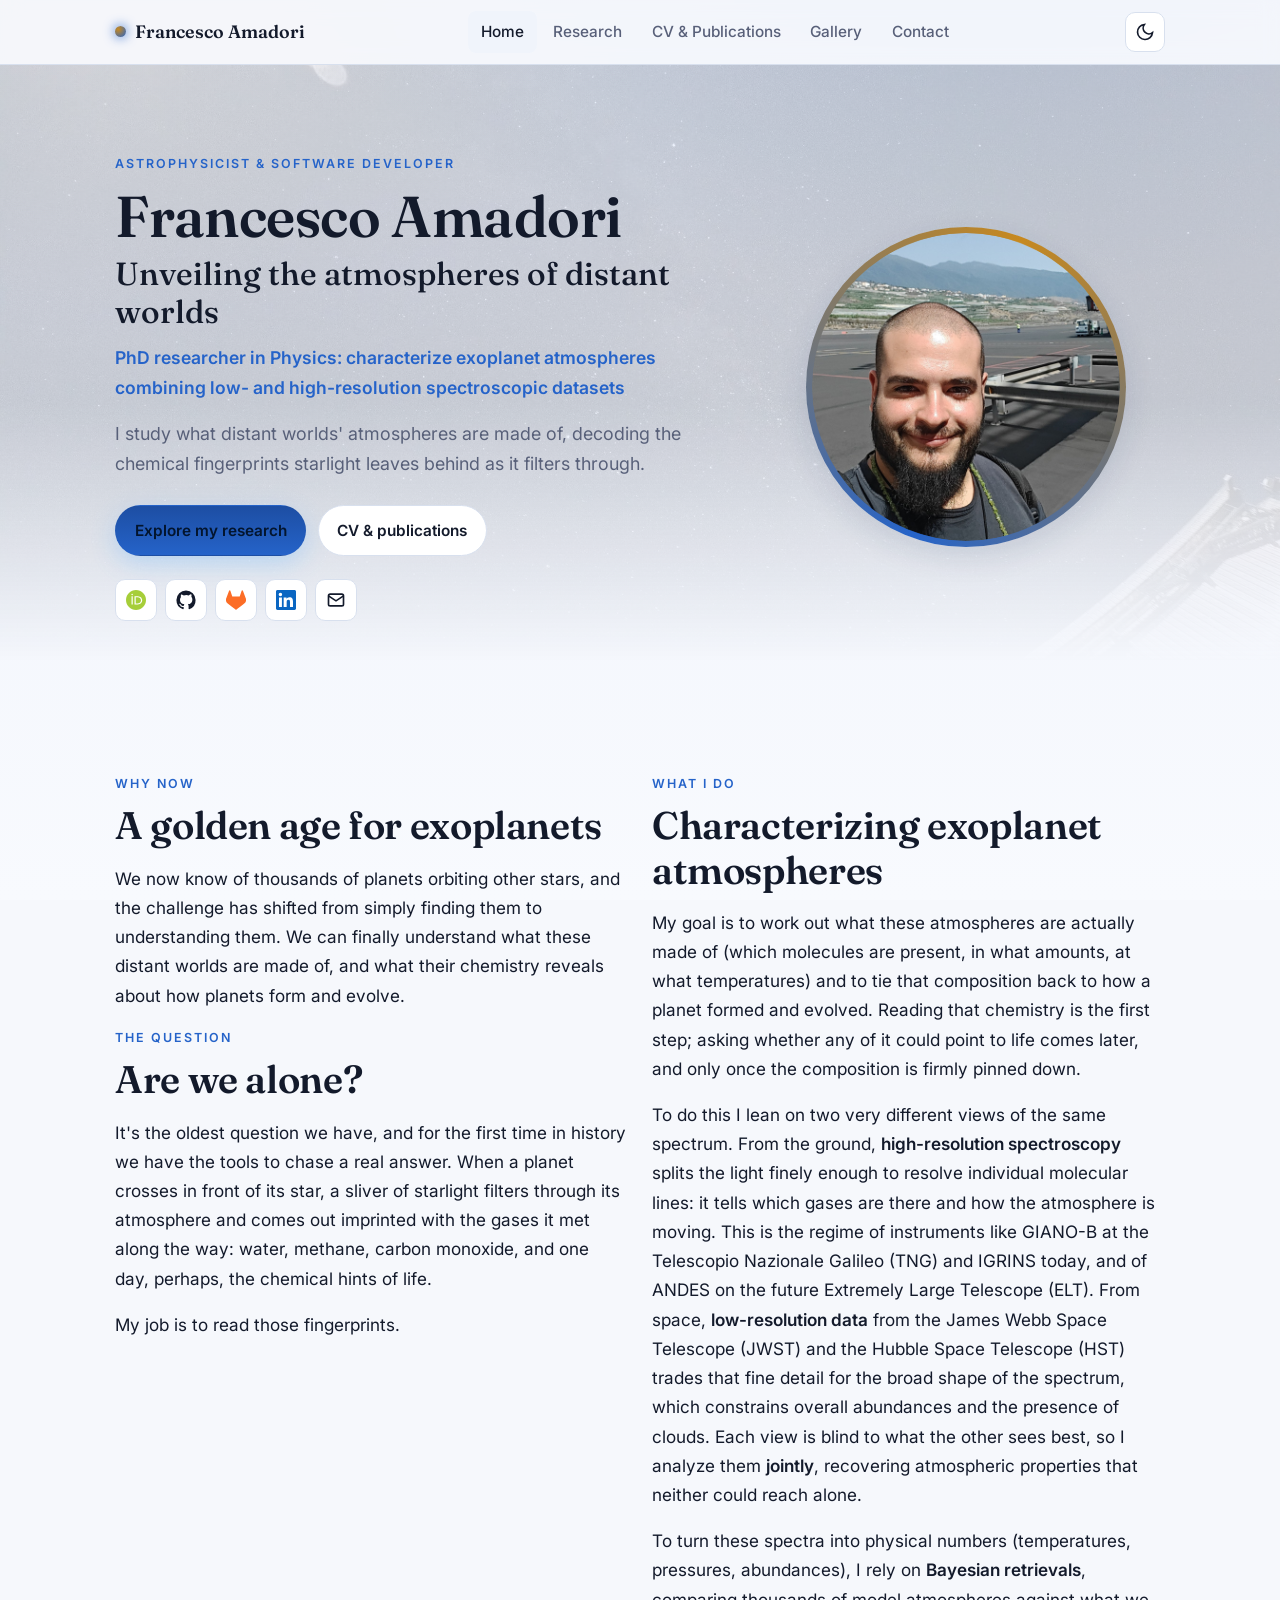
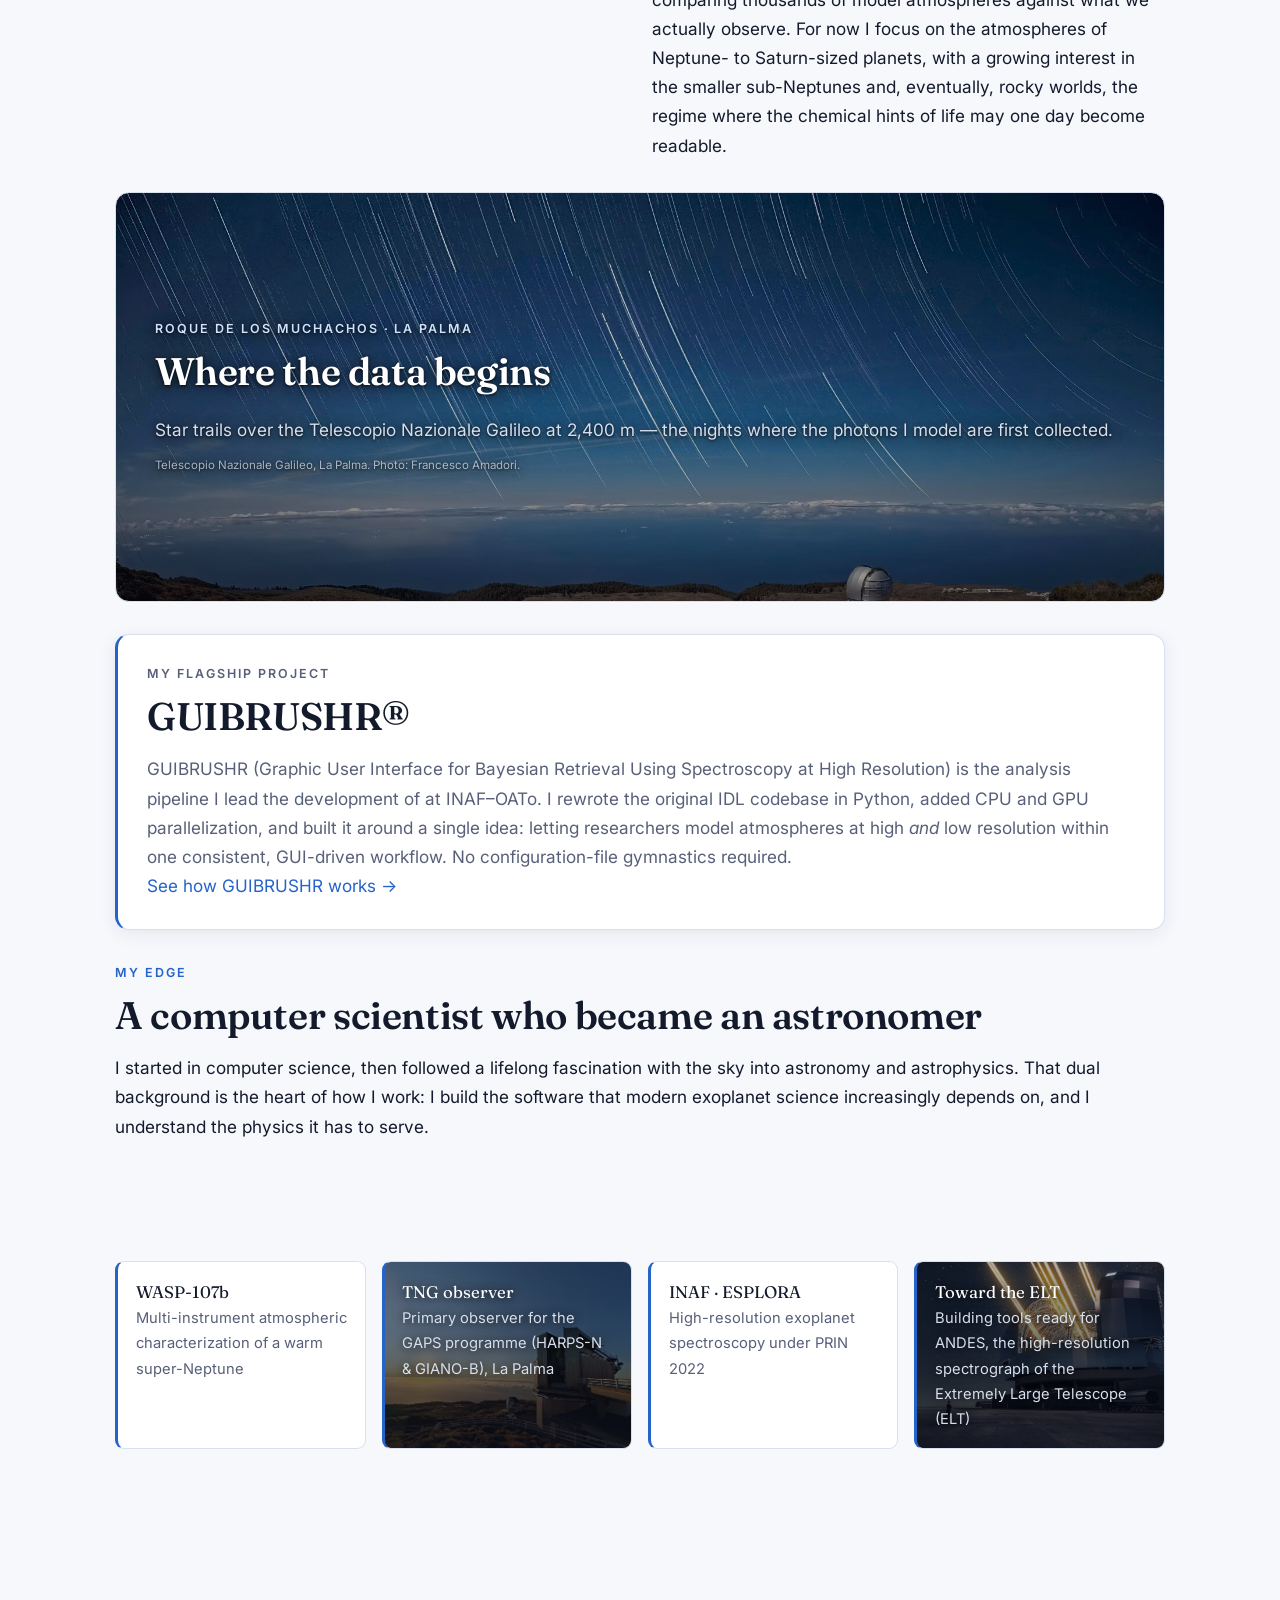
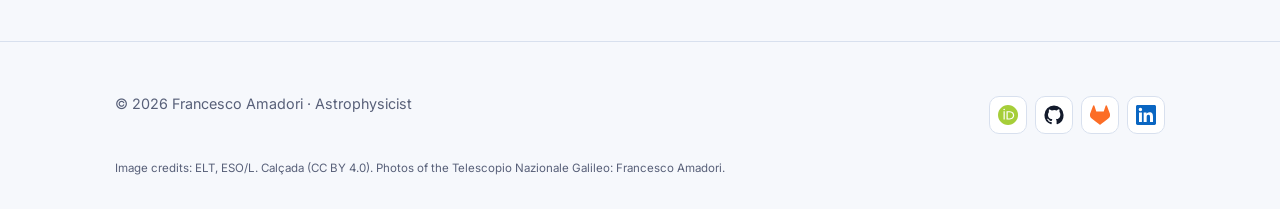
==== commit 8c58bf6a: "cv update" ====
--- a/index.html
+++ b/index.html
@@ -71,7 +71,7 @@
 <main id="main">
 
   <!-- Hero -->
-  <section class="hero" style="--hero-media:url('assets/img/hero-stars.jpg')">
+  <section class="hero bg-milkyway">
     <div class="container hero-grid">
       <div>
         <p class="eyebrow">Astrophysicist &amp; software developer</p>
@@ -129,6 +129,14 @@
         </article>
       </div>
 
+      <!-- Photo band: where the data begins -->
+      <div class="band band-night reveal mt-4 bg-startrails">
+        <p class="eyebrow">Roque de los Muchachos &middot; La Palma</p>
+        <h2 class="section-title">Where the data begins</h2>
+        <p class="mt-2">Star trails over the Telescopio Nazionale Galileo at 2,400&nbsp;m &mdash; the nights where the photons I model are first collected.</p>
+        <small class="media-credit">Telescopio Nazionale Galileo, La Palma. Photo: Francesco Amadori.</small>
+      </div>
+
       <div class="card reveal mt-4" style="border-left:3px solid var(--accent);">
         <p class="eyebrow">My flagship project</p>
         <h2 class="section-title">GUIBRUSHR&reg;</h2>
@@ -149,9 +157,9 @@
     <div class="container">
       <div class="highlights">
         <div class="highlight reveal"><div class="k">WASP-107b</div><div class="v">Multi-instrument atmospheric characterization of a warm super-Neptune</div></div>
-        <div class="highlight reveal media-bg" style="--media:url('assets/img/tng-dome.jpg')"><div class="k">TNG observer</div><div class="v">Primary observer for the GAPS programme (HARPS-N &amp; GIANO-B), La Palma</div></div>
+        <div class="highlight reveal media-bg bg-tng-sunset"><div class="k">TNG observer</div><div class="v">Primary observer for the GAPS programme (HARPS-N &amp; GIANO-B), La Palma</div></div>
         <div class="highlight reveal"><div class="k">INAF · ESPLORA</div><div class="v">High-resolution exoplanet spectroscopy under PRIN 2022</div></div>
-        <div class="highlight reveal media-bg" style="--media:url('assets/img/elt.jpg')"><div class="k">Toward the ELT</div><div class="v">Building tools ready for ANDES, the high-resolution spectrograph of the Extremely Large Telescope (ELT)</div></div>
+        <div class="highlight reveal media-bg bg-elt"><div class="k">Toward the ELT</div><div class="v">Building tools ready for ANDES, the high-resolution spectrograph of the Extremely Large Telescope (ELT)</div></div>
       </div>
     </div>
   </section>
@@ -167,7 +175,7 @@
       <a href="https://www.ict.inaf.it/gitlab/francesco.amadori" target="_blank" rel="noopener" aria-label="GitLab"><svg viewBox="0 0 24 24" fill="#FC6D26" aria-hidden="true"><path d="m23.6004 9.5927-.0337-.0862L20.3.9814a.851.851 0 0 0-.3362-.405.8748.8748 0 0 0-.9997.0539.8748.8748 0 0 0-.29.4399l-2.2055 6.748H7.5375l-2.2057-6.748a.8573.8573 0 0 0-.29-.4412.8748.8748 0 0 0-.9997-.0537.8585.8585 0 0 0-.3362.4049L.4332 9.5015l-.0325.0862a6.0657 6.0657 0 0 0 2.0119 7.0105l.0113.0087.03.0213 4.976 3.7264 2.462 1.8633 1.4995 1.1321a1.0085 1.0085 0 0 0 1.2197 0l1.4995-1.1321 2.462-1.8633 5.006-3.7489.0125-.01a6.0682 6.0682 0 0 0 2.0094-7.003z"/></svg></a>
       <a href="https://it.linkedin.com/in/francesco-amadori-42a773160" target="_blank" rel="noopener" aria-label="LinkedIn"><svg viewBox="0 0 24 24" fill="#0A66C2" aria-hidden="true"><path d="M20.4 20.4h-3.6v-5.6c0-1.3 0-3-1.9-3s-2.1 1.4-2.1 2.9v5.7H9.2V9h3.4v1.6h.1c.5-.9 1.7-1.9 3.4-1.9 3.6 0 4.3 2.4 4.3 5.5v6.2zM5.3 7.4a2.1 2.1 0 1 1 0-4.2 2.1 2.1 0 0 1 0 4.2zM7.1 20.4H3.6V9h3.5v11.4zM22.2 0H1.8C.8 0 0 .8 0 1.7v20.6c0 .9.8 1.7 1.8 1.7h20.4c1 0 1.8-.8 1.8-1.7V1.7C24 .8 23.2 0 22.2 0z"/></svg></a>
     </nav>
-    <small class="credits-line">Image credits: Hubble eXtreme Deep Field, NASA, ESA; ELT, ESO/L. Calçada (CC BY 4.0); TNG dome, G. Tessicini (public domain).</small>
+    <small class="credits-line">Image credits: ELT, ESO/L. Calçada (CC BY 4.0). Photos of the Telescopio Nazionale Galileo: Francesco Amadori.</small>
   </div>
 </footer>
 
--- a/assets/css/styles.css
+++ b/assets/css/styles.css
@@ -359,6 +359,14 @@
 }
 .highlight .k { font-family: var(--font-head); font-size: 1.05rem; color: var(--text); }
 .highlight .v { color: var(--muted); font-size: 0.92rem; }
+/* image-backed highlight cards: lighter overlay + min height so the photo reads */
+.highlight.media-bg {
+  min-height: 150px;
+  background:
+    linear-gradient(180deg, rgba(8,12,24,0.32), rgba(8,12,24,0.78)),
+    var(--media) center/cover no-repeat;
+}
+.highlight.media-bg .k, .highlight.media-bg .v { text-shadow: 0 1px 10px rgba(0,0,0,0.85); }
 
 /* ---------- Imagery: photo backgrounds ---------- */
 /* faint starfield behind the home hero (works in both themes) */
@@ -366,11 +374,11 @@
 .hero::before {
   content: ""; position: absolute; inset: 0; z-index: -1; pointer-events: none;
   background: var(--hero-media, none) center/cover no-repeat;
-  opacity: 0.20;
-  -webkit-mask-image: linear-gradient(180deg, #000 45%, transparent 96%);
-          mask-image: linear-gradient(180deg, #000 45%, transparent 96%);
-}
-[data-theme="light"] .hero::before { opacity: 0.10; }
+  opacity: 0.55;
+  -webkit-mask-image: linear-gradient(180deg, #000 55%, transparent 98%);
+          mask-image: linear-gradient(180deg, #000 55%, transparent 98%);
+}
+[data-theme="light"] .hero::before { opacity: 0.22; }
 
 /* dark photo tile: an image background with a fixed dark overlay + light text,
    so it reads as an intentional photo card in both light and dark themes */
@@ -395,11 +403,56 @@
     var(--media) center/cover no-repeat;
   color: #eef2fb;
 }
+/* lighter overlay + extra vertical room for dark night-sky photos,
+   so a wide-but-short band still shows the image (e.g. star trails) */
+.band-night {
+  min-height: clamp(280px, 32vw, 420px);
+  display: flex;
+  flex-direction: column;
+  justify-content: center;
+  background:
+    linear-gradient(180deg, rgba(8,12,24,0.12) 0%, rgba(8,12,24,0.18) 45%, rgba(8,12,24,0.48) 100%),
+    var(--media) 50% 22% / cover no-repeat;
+}
+.band-night h2, .band-night .eyebrow, .band-night p, .band-night .media-credit {
+  text-shadow: 0 1px 14px rgba(0, 0, 0, 0.8), 0 1px 3px rgba(0, 0, 0, 0.7);
+}
+.band-night .eyebrow { color: #cfe3ff; }
 .band h2 { color: #ffffff; }
 .band p, .band .prose p { color: #d7deec; }
 .band strong { color: #ffffff; }
 .band a { color: var(--accent-strong); }
 .media-credit { display: block; margin-top: 0.7rem; font-size: 0.72rem; color: rgba(231,238,250,0.7); }
+
+/* two-column band: text alongside a photo (e.g. Observations) */
+.band-split {
+  display: grid;
+  grid-template-columns: 1.45fr 1fr;
+  gap: clamp(1.2rem, 4vw, 2.6rem);
+  align-items: center;
+}
+.band-figure { margin: 0; }
+.band-figure img {
+  width: 100%;
+  border-radius: var(--radius-sm);
+  border: 1px solid rgba(255, 255, 255, 0.18);
+  box-shadow: var(--shadow);
+}
+@media (max-width: 760px) { .band-split { grid-template-columns: 1fr; } }
+
+/* ---------- Background image sources ----------
+   Declared in THIS stylesheet (not inline) on purpose: a url() inside a CSS
+   custom property is resolved relative to the stylesheet that declares it.
+   Authoring the paths here as ../img/* makes them resolve to /assets/img/*
+   consistently across browsers (Firefox resolved inline-declared paths
+   relative to this file, causing /assets/css/assets/img/* 404s). */
+.bg-milkyway   { --hero-media: url("../img/tng-milkyway.jpg"); }
+.bg-startrails { --media: url("../img/tng-startrails.jpg"); }
+.bg-tng-sunset { --media: url("../img/tng-dome-sunset.jpg"); }
+.bg-tng-pano   { --media: url("../img/tng-sunset-pano.jpg"); }
+.bg-elt        { --media: url("../img/elt.jpg"); }
+.bg-wasp107    { --media: url("../img/wasp-107b.jpg"); }
+.bg-hotjupiter { --media: url("../img/hot-jupiter.jpg"); }
 .credits-line { width: 100%; margin-top: 0.6rem; font-size: 0.72rem; color: var(--muted); line-height: 1.55; }
 
 /* Feature block (icon + text) */
